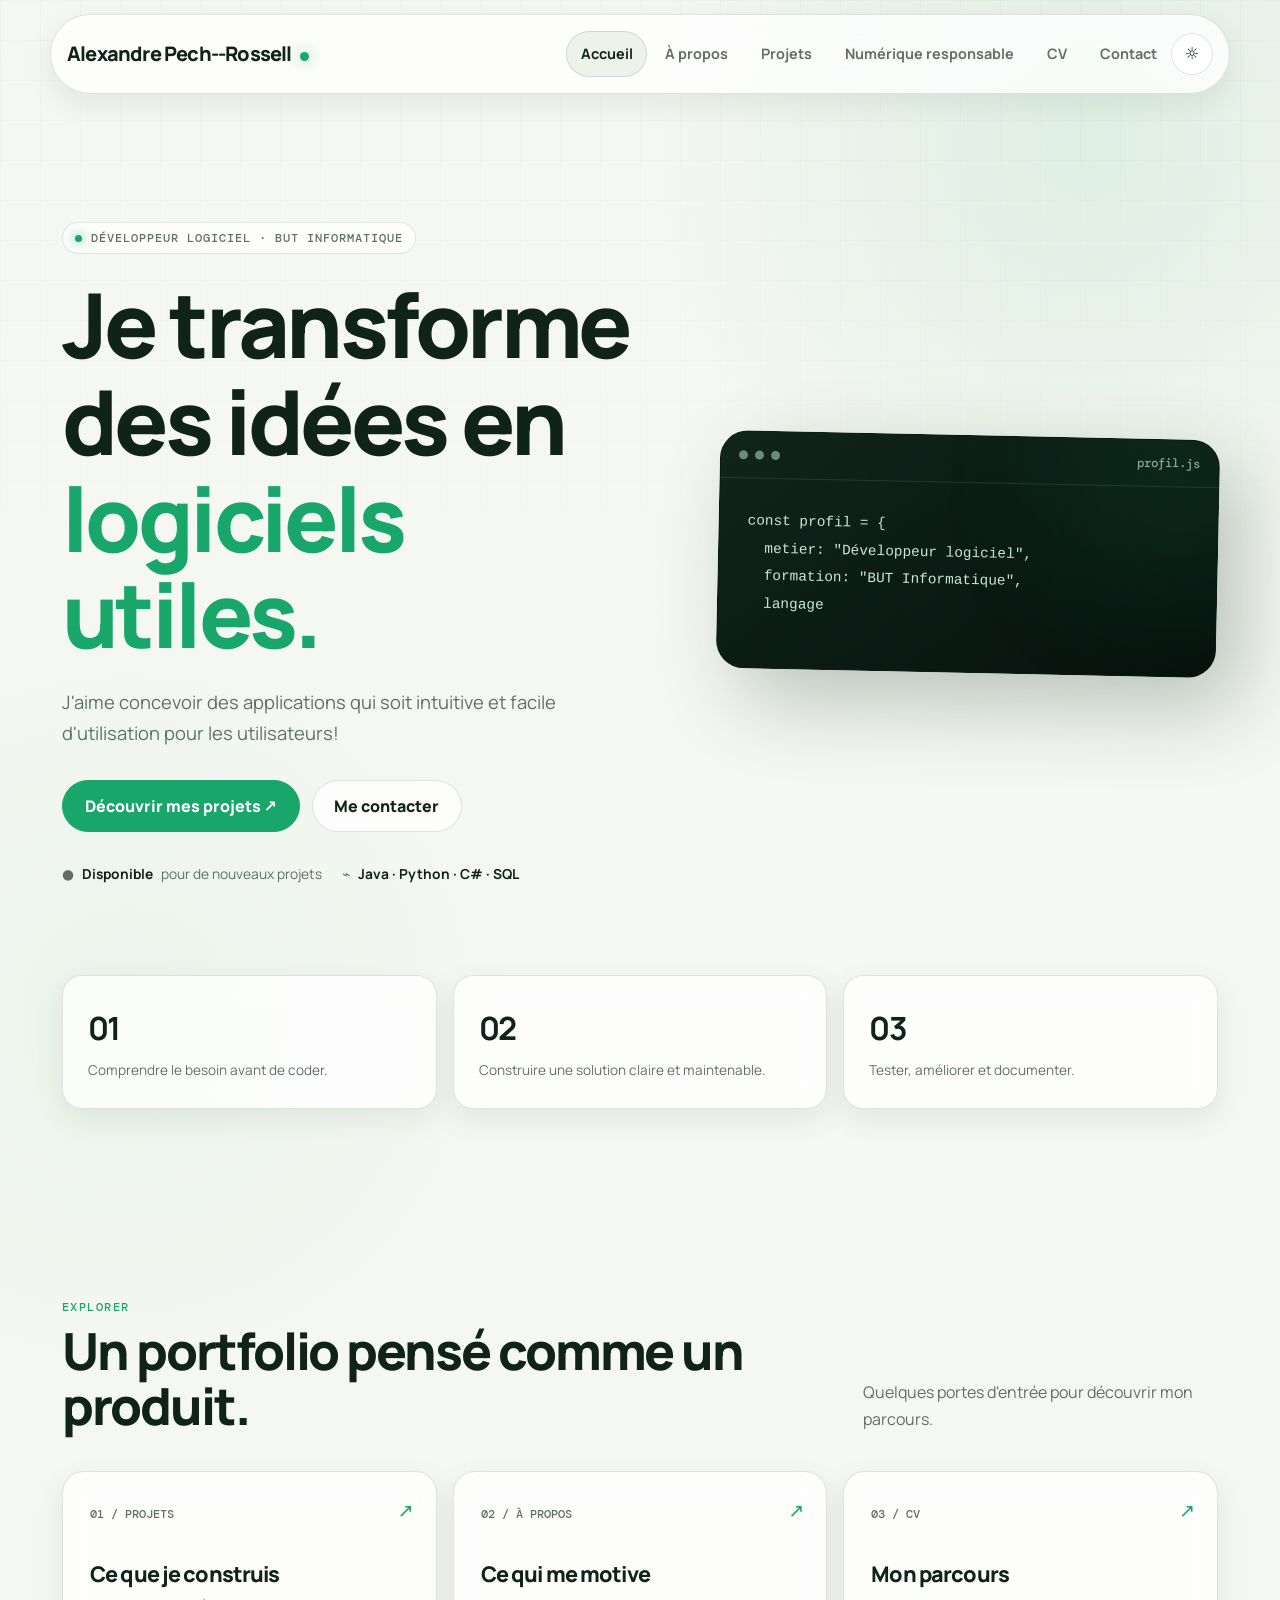
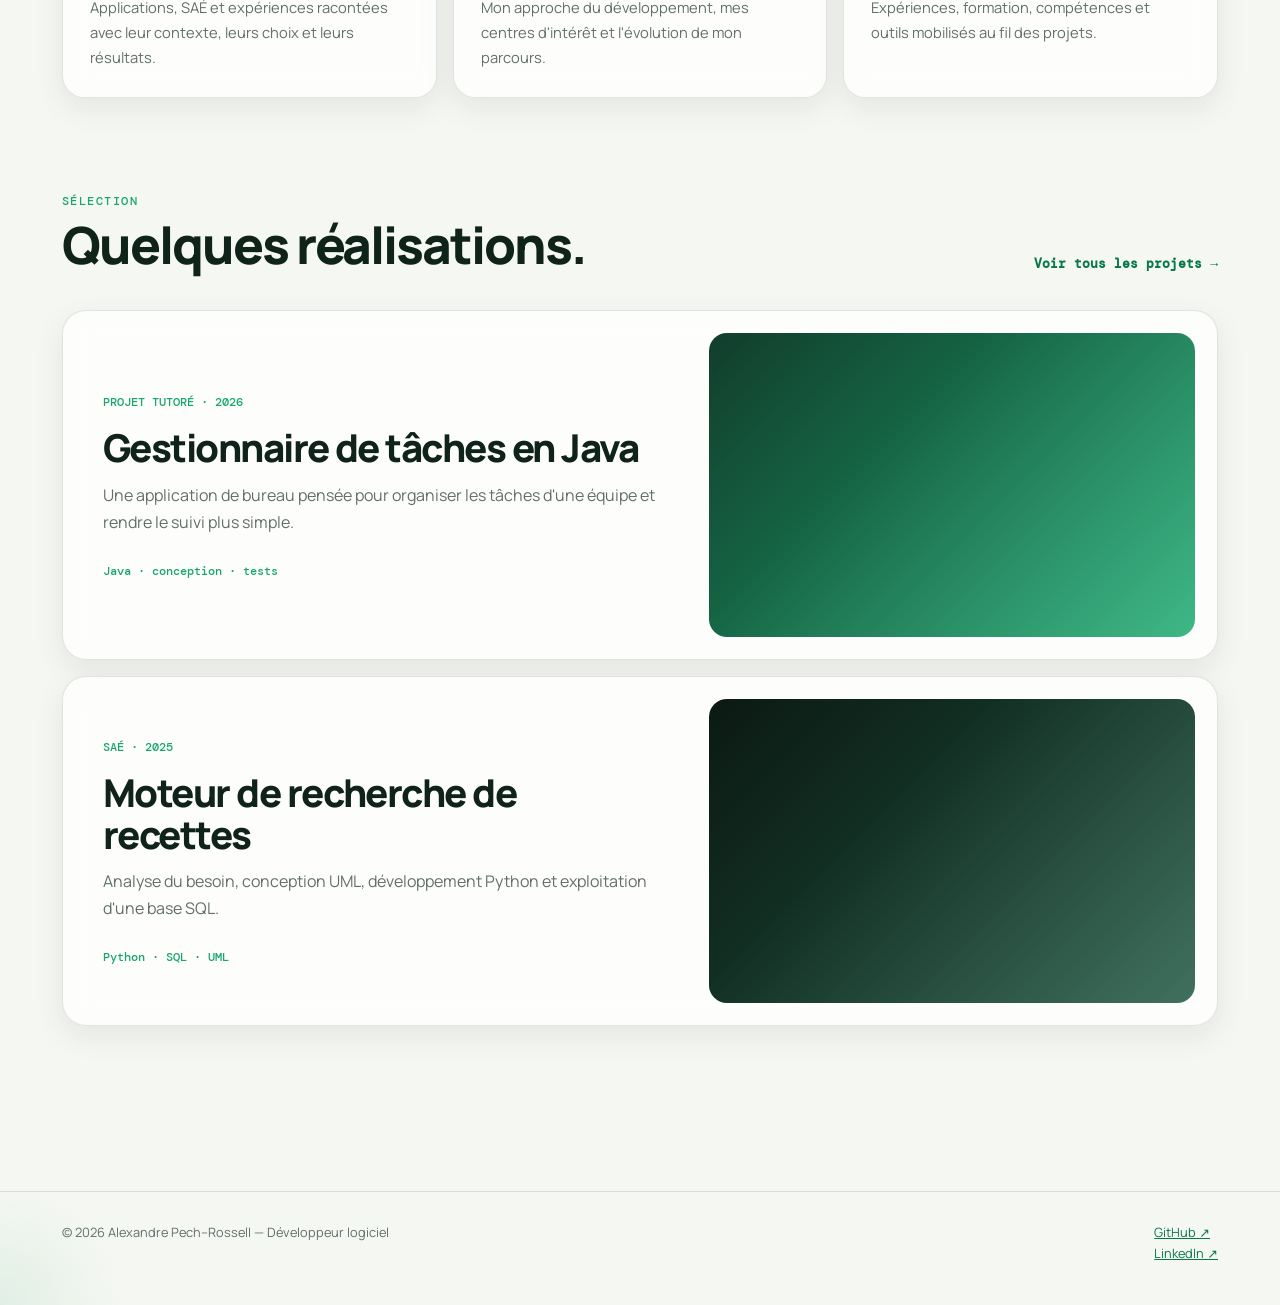
==== index.html @ 567f33b5 "ajout des fichiers" ====
<!DOCTYPE html>
<html lang="fr">
<head>
<meta charset="UTF-8"><meta name="viewport" content="width=device-width, initial-scale=1">
<title>Accueil — Alexandre Pech--Rossell, développeur logiciel</title>
<meta name="description" content="Portfolio d'Alexandre Pech--Rossell, développeur logiciel. Projets, compétences, parcours et contact.">
<link href="https://cdn.jsdelivr.net/npm/bootstrap@5.3.3/dist/css/bootstrap.min.css" rel="stylesheet">
<link rel="stylesheet" href="style.css">
</head>
<body>
<div id="site-header"></div>
<main id="contenu">
<section class="hero">
  <div class="container hero-grid">
    <div class="reveal">
      <span class="eyebrow">Développeur logiciel · BUT Informatique</span>
      <h1>Je transforme des idées en <span class="accent">logiciels utiles.</span></h1>
      <p class="hero-copy">J'aime concevoir des applications qui soit intuitive et facile d'utilisation pour les utilisateurs!</p>
      <div class="hero-actions">
        <a class="btn btn-primary" href="projets.html">Découvrir mes projets ↗</a>
        <a class="btn btn-ghost" href="contact.html">Me contacter</a>
      </div>
      <div class="hero-meta">
        <span>● <b>Disponible</b> pour de nouveaux projets</span>
        <span>⌁ <b>Java · Python · C# · SQL</b></span>
      </div>
    </div>
    <div class="reveal delay-2">
      <div class="code-card">
        <div class="code-glow"></div>
        <div class="code-top"><i class="dot"></i><i class="dot"></i><i class="dot"></i><span class="code-title">profil.js</span></div>
        <pre class="code-body" aria-label="Résumé du profil"><code data-typing><span class="key">const</span> profil = {
  <span class="key">metier</span>: <span class="str">"Développeur logiciel"</span>,
  <span class="key">formation</span>: <span class="str">"BUT Informatique"</span>,
  <span class="key">langages</span>: [<span class="str">"Java"</span>, <span class="str">"Python"</span>, <span class="str">"C#"</span>, <span class="str">"SQL"</span>,<span class="str">"C++"</span>,<span class="str">"PHP"</span>]
  <span class="key">objectif</span>: <span class="str">"Créer des logiciels intuitif et facile d'utilisation"</span>,
  <span class="key">approche</span>: <span class="str">"Comprendre le besoin du client avant de coder"</span>
};</code></pre>
        
      </div>
    </div>
  </div>
</section>

<section class="section pt-0">
  <div class="container">
    <div class="stats">
      <div class="stat reveal"><strong>01</strong><span>Comprendre le besoin avant de coder.</span></div>
      <div class="stat reveal delay-1"><strong>02</strong><span>Construire une solution claire et maintenable.</span></div>
      <div class="stat reveal delay-2"><strong>03</strong><span>Tester, améliorer et documenter.</span></div>
    </div>
  </div>
</section>

<section class="section">
  <div class="container">
    <div class="section-head reveal"><div><div class="section-kicker">Explorer</div><h2>Un portfolio pensé comme un produit.</h2></div><p>Quelques portes d'entrée pour découvrir mon parcours.</p></div>
    <div class="entries">
      <a class="entry reveal" href="projets.html"><span class="number">01 / PROJETS</span><h3>Ce que je construis</h3><p>Applications, SAÉ et expériences racontées avec leur contexte, leurs choix et leurs résultats.</p></a>
      <a class="entry reveal delay-1" href="a-propos.html"><span class="number">02 / À PROPOS</span><h3>Ce qui me motive</h3><p>Mon approche du développement, mes centres d'intérêt et l'évolution de mon parcours.</p></a>
      <a class="entry reveal delay-2" href="cv.html"><span class="number">03 / CV</span><h3>Mon parcours</h3><p>Expériences, formation, compétences et outils mobilisés au fil des projets.</p></a>
    </div>
  </div>
</section>

<section class="section pt-0">
  <div class="container">
    <div class="section-head reveal"><div><div class="section-kicker">Sélection</div><h2>Quelques réalisations.</h2></div><a class="back-link" href="projets.html">Voir tous les projets →</a></div>
    <div class="project-list">
      <a class="project-card reveal" href="projet.html">
        <div class="project-info"><span class="project-tag">Projet tutoré · 2026</span><h2>Gestionnaire de tâches en Java</h2><p>Une application de bureau pensée pour organiser les tâches d'une équipe et rendre le suivi plus simple.</p><span class="meta">Java · conception · tests</span></div>
        <div class="thumb t1" role="img" aria-label="Aperçu graphique du gestionnaire de tâches"></div>
      </a>
      <a class="project-card reveal" href="projet.html">
        <div class="project-info"><span class="project-tag">SAÉ · 2025</span><h2>Moteur de recherche de recettes</h2><p>Analyse du besoin, conception UML, développement Python et exploitation d'une base SQL.</p><span class="meta">Python · SQL · UML</span></div>
        <div class="thumb t2" role="img" aria-label="Aperçu graphique du moteur de recherche"></div>
      </a>
    </div>
  </div>
</section>
</main>
<div id="site-footer"></div>
<script src="https://cdn.jsdelivr.net/npm/bootstrap@5.3.3/dist/js/bootstrap.bundle.min.js"></script>
<script src="js/main.js"></script>
</body></html>
---- style.css ----
@import url('https://fonts.googleapis.com/css2?family=DM+Mono:wght@400;500&family=Manrope:wght@400;500;600;700;800&display=swap');

:root {
  --bg: #f5f7f2;
  --bg-soft: #edf2eb;
  --surface: rgba(255, 255, 255, .78);
  --surface-solid: #fff;
  --text: #10231b;
  --muted: #607067;
  --line: rgba(16, 35, 27, .12);
  --accent: #18a66b;
  --accent-2: #8de0b7;
  --accent-dark: #08784a;
  --shadow: 0 24px 70px rgba(16, 35, 27, .10);
  --shadow-sm: 0 10px 30px rgba(16, 35, 27, .08);
  --radius: 24px;
  --nav-h: 78px;
  --font: "Manrope", system-ui, sans-serif;
  --mono: "DM Mono", ui-monospace, monospace;
}

html[data-theme="dark"] {
  --bg: #07110d;
  --bg-soft: #0c1913;
  --surface: rgba(17, 31, 24, .78);
  --surface-solid: #101f18;
  --text: #eef8f2;
  --muted: #9cb0a5;
  --line: rgba(238, 248, 242, .12);
  --accent: #35d58e;
  --accent-2: #174b35;
  --accent-dark: #63e6aa;
  --shadow: 0 24px 80px rgba(0, 0, 0, .34);
  --shadow-sm: 0 12px 34px rgba(0, 0, 0, .25);
}

* {
  box-sizing: border-box
}

html {
  scroll-behavior: smooth
}

body {
  margin: 0;
  color: var(--text);
  background:
    radial-gradient(circle at 85% 5%, rgba(24, 166, 107, .10), transparent 28rem),
    radial-gradient(circle at 10% 35%, rgba(141, 224, 183, .10), transparent 24rem),
    var(--bg);
  font-family: var(--font);
  line-height: 1.7;
  overflow-x: hidden;
  transition: background .35s, color .35s;
}

body::before {
  content: "";
  position: fixed;
  inset: 0;
  pointer-events: none;
  z-index: -1;
  background-image:
    linear-gradient(rgba(16, 35, 27, .025) 1px, transparent 1px),
    linear-gradient(90deg, rgba(16, 35, 27, .025) 1px, transparent 1px);
  background-size: 40px 40px;
  mask-image: linear-gradient(to bottom, black, transparent 75%);
}

a {
  color: var(--accent-dark);
  transition: color .2s, transform .2s
}

a:hover {
  color: var(--accent)
}

h1,
h2,
h3,
h4,
.navbar,
.btn,
.badge {
  font-family: var(--font)
}

h1,
h2,
h3,
h4 {
  font-weight: 800;
  letter-spacing: -.04em;
  line-height: 1.08
}

h1 {
  font-size: clamp(3rem, 7vw, 6.8rem)
}

h2 {
  font-size: clamp(2rem, 4vw, 3.3rem)
}

p {
  max-width: 68ch
}

.container {
  max-width: 1180px
}

::selection {
  background: var(--accent);
  color: #fff
}

:focus-visible {
  outline: 3px solid var(--accent);
  outline-offset: 4px
}

.skip-link {
  position: fixed;
  top: 12px;
  left: 12px;
  z-index: 9999;
  background: var(--text);
  color: var(--bg);
  padding: 9px 15px;
  border-radius: 999px;
  transform: translateY(-150%);
  transition: transform .2s
}

.skip-link:focus {
  transform: none
}

#scroll-progress {
  position: fixed;
  top: 0;
  left: 0;
  width: 0;
  height: 3px;
  background: var(--accent);
  z-index: 9998;
  box-shadow: 0 0 18px rgba(24, 166, 107, .6)
}

.site-nav {
  position: sticky;
  top: 14px;
  z-index: 1000;
  margin: 14px auto 0;
  max-width: 1180px;
  background: color-mix(in srgb, var(--surface-solid) 76%, transparent);
  border: 1px solid var(--line);
  border-radius: 999px;
  box-shadow: var(--shadow-sm);
  backdrop-filter: blur(18px);
}

.navbar {
  min-height: var(--nav-h)
}

.logo {
  font-weight: 800;
  letter-spacing: -.04em;
  color: var(--text) !important
}

.logo-dot {
  display: inline-block;
  width: 9px;
  height: 9px;
  border-radius: 50%;
  background: var(--accent);
  margin-left: 5px;
  box-shadow: 0 0 16px rgba(24, 166, 107, .6)
}

.nav-link {
  font-size: .9rem;
  font-weight: 700;
  color: var(--muted) !important;
  padding: .65rem .9rem !important;
  border-radius: 999px
}

.nav-link:hover,
.nav-link.active {
  background: var(--bg-soft);
  color: var(--text) !important
}

.nav-link.active {
  box-shadow: inset 0 0 0 1px var(--line)
}

.theme-toggle {
  border: 1px solid var(--line);
  background: var(--surface);
  color: var(--text);
  width: 42px;
  height: 42px;
  border-radius: 50%;
  display: grid;
  place-items: center;
  cursor: pointer;
  transition: transform .2s, background .2s
}

.theme-toggle:hover {
  transform: rotate(12deg) scale(1.05);
  background: var(--bg-soft)
}

.navbar-toggler {
  color: var(--text) !important
}

.navbar-toggler:focus {
  box-shadow: none
}

.hero {
  position: relative;
  padding: clamp(70px, 10vw, 130px) 0 90px
}

.hero-grid {
  display: grid;
  grid-template-columns: 1.08fr .92fr;
  gap: 70px;
  align-items: center
}

.eyebrow {
  display: inline-flex;
  align-items: center;
  gap: 9px;
  padding: 7px 12px;
  border: 1px solid var(--line);
  border-radius: 999px;
  color: var(--muted);
  font: 500 .78rem var(--mono);
  text-transform: uppercase;
  letter-spacing: .08em;
  background: var(--surface);
}

.eyebrow::before {
  content: "";
  width: 7px;
  height: 7px;
  border-radius: 50%;
  background: var(--accent);
  box-shadow: 0 0 12px var(--accent)
}

.hero h1 {
  margin: 22px 0 24px;
  max-width: 850px
}

.hero h1 .accent {
  color: var(--accent)
}

.hero-copy {
  font-size: 1.15rem;
  color: var(--muted);
  max-width: 650px
}

.hero-actions {
  display: flex;
  flex-wrap: wrap;
  gap: 12px;
  margin-top: 30px
}

.btn {
  font-weight: 800;
  border-radius: 999px;
  padding: .82rem 1.35rem;
  transition: transform .2s, box-shadow .2s, background .2s
}

.btn:hover {
  transform: translateY(-3px);
  box-shadow: 0 14px 28px rgba(16, 35, 27, .12)
}

.btn-primary {
  background: var(--accent);
  border-color: var(--accent);
  color: #fff
}

.btn-primary:hover {
  background: var(--accent-dark);
  border-color: var(--accent-dark);
  color: #fff
}

.btn-ghost {
  border: 1px solid var(--line);
  background: var(--surface);
  color: var(--text)
}

.btn-ghost:hover {
  background: var(--bg-soft);
  color: var(--text)
}

.hero-meta {
  display: flex;
  flex-wrap: wrap;
  gap: 20px;
  margin-top: 30px;
  color: var(--muted);
  font-size: .86rem
}

.hero-meta span {
  display: flex;
  align-items: center;
  gap: 8px
}

.hero-meta b {
  color: var(--text)
}

.code-card {
  position: relative;
  border: 1px solid var(--line);
  border-radius: 28px;
  overflow: hidden;
  background: linear-gradient(145deg, #10251c, #07110d);
  box-shadow: 25px 30px 80px rgba(8, 45, 29, .25);
  transform: rotate(1.2deg);
  transition: transform .45s
}

.code-card:hover {
  transform: rotate(0) translateY(-6px)
}

.code-glow {
  position: absolute;
  width: 190px;
  height: 190px;
  background: var(--accent);
  filter: blur(80px);
  opacity: .16;
  right: -60px;
  top: -60px
}

.code-top {
  display: flex;
  align-items: center;
  gap: 7px;
  padding: 15px 18px;
  border-bottom: 1px solid rgba(255, 255, 255, .1);
  color: #8da99b;
  font: 500 .78rem var(--mono)
}

.dot {
  width: 9px;
  height: 9px;
  border-radius: 50%;
  background: #6d8b7c
}

.code-title {
  margin-left: auto
}

.code-body {
  padding: 28px 28px 34px;
  font: 400 .9rem/1.85 var(--mono);
  color: #c7e8d6;
  white-space: pre-wrap
}

.code-body .key {
  color: #70e5aa
}

.code-body .str {
  color: #b8e2c8
}

.code-body .comment {
  color: #6f8e7f
}

.floating-badge {
  position: absolute;
  right: -24px;
  bottom: 22px;
  padding: 13px 16px;
  border-radius: 16px;
  background: var(--surface-solid);
  border: 1px solid var(--line);
  box-shadow: var(--shadow-sm);
  font-size: .78rem;
  font-weight: 800;
  color: var(--text);
  animation: float 4s ease-in-out infinite
}

@keyframes float {
  50% {
    transform: translateY(-9px)
  }
}

.section {
  padding: 95px 0
}

.section-head {
  display: flex;
  justify-content: space-between;
  gap: 30px;
  align-items: end;
  margin-bottom: 38px
}

.section-kicker {
  color: var(--accent);
  font: 500 .76rem var(--mono);
  text-transform: uppercase;
  letter-spacing: .12em
}

.section-head h2 {
  margin: 8px 0 0
}

.section-head p {
  color: var(--muted);
  margin: 0
}

.stats {
  display: grid;
  grid-template-columns: repeat(3, 1fr);
  gap: 16px
}

.stat,
.entry,
.project-card,
.side,
.contact-card,
.skill-panel {
  background: var(--surface);
  border: 1px solid var(--line);
  box-shadow: var(--shadow-sm);
  backdrop-filter: blur(12px)
}

.stat {
  padding: 25px;
  border-radius: 20px
}

.stat strong {
  font-size: 2rem;
  display: block;
  letter-spacing: -.05em
}

.stat span {
  font-size: .85rem;
  color: var(--muted)
}

.entries {
  display: grid;
  grid-template-columns: repeat(3, 1fr);
  gap: 16px
}

.entry {
  display: block;
  padding: 27px;
  border-radius: 22px;
  text-decoration: none;
  color: var(--text);
  min-height: 190px;
  position: relative;
  overflow: hidden
}

.entry::after {
  content: "↗";
  position: absolute;
  right: 22px;
  top: 22px;
  color: var(--accent);
  font-size: 1.2rem;
  transition: transform .25s
}

.entry:hover {
  transform: translateY(-7px);
  color: var(--text);
  border-color: rgba(24, 166, 107, .35);
  box-shadow: var(--shadow)
}

.entry:hover::after {
  transform: translate(4px, -4px)
}

.entry .number {
  font: 500 .72rem var(--mono);
  color: var(--muted)
}

.entry h3 {
  margin: 35px 0 10px;
  font-size: 1.35rem
}

.entry p {
  margin: 0;
  color: var(--muted);
  font-size: .92rem
}

.project-list {
  display: grid;
  gap: 16px
}

.project-card {
  display: grid;
  grid-template-columns: 1.1fr .9fr;
  gap: 30px;
  align-items: center;
  padding: 22px;
  border-radius: 24px;
  text-decoration: none;
  color: var(--text);
  overflow: hidden
}

.project-card:hover {
  color: var(--text);
  border-color: rgba(24, 166, 107, .4);
  transform: translateY(-4px)
}

.project-info {
  padding: 18px
}

.project-tag {
  font: 500 .72rem var(--mono);
  color: var(--accent);
  text-transform: uppercase
}

.project-card h2 {
  font-size: clamp(1.7rem, 3vw, 2.6rem);
  margin: 13px 0
}

.project-card p {
  color: var(--muted);
  margin-bottom: 20px
}

.thumb {
  aspect-ratio: 16/10;
  border-radius: 18px;
  overflow: hidden;
  position: relative;
  background: linear-gradient(135deg, #123d2c, #1aa96f)
}

.thumb::before {
  content: "";
  position: absolute;
  inset: 0;
  background: linear-gradient(135deg,
      transparent 35%,
      rgba(255, 255, 255, .16));
  pointer-events: none;
}

.thumb::after {
  display: none;
}

.t2 {
  background: linear-gradient(135deg, #0c1913, #1c5540)
}

.t3 {
  background: linear-gradient(135deg, #194936, #8bcfb0)
}

.project-card:hover .thumb {
  transform: scale(1.025)
}

.project {
  color: var(--text)
}

.page-hero {
  padding: 85px 0 55px
}

.page-hero h1 {
  font-size: clamp(3rem, 7vw, 5.7rem);
  margin: 12px 0 18px
}

.page-hero p {
  font-size: 1.08rem;
  color: var(--muted)
}

.content-grid {
  display: grid;
  grid-template-columns: minmax(0, 1fr) 340px;
  gap: 55px
}

.content-section {
  padding: 0 0 58px
}

.content-section h2 {
  font-size: 2rem;
  margin-bottom: 18px
}

.content-section p,
.content-section li {
  color: var(--muted)
}

.content-section ul,
.content-section ol {
  padding-left: 1.4rem
}

.content-section li {
  margin-bottom: 8px
}

.content-section ol>li {
  margin-bottom: 15px
}

.content-section ol ul {
  margin-top: 10px
}

.side {
  border-radius: 24px;
  padding: 26px;
  position: sticky;
  top: 105px;
  height: max-content
}

.skill-list {
  display: flex;
  flex-wrap: wrap;
  gap: 8px
}

.skill {
  padding: 9px 13px;
  border-radius: 999px;
  background: var(--bg-soft);
  border: 1px solid var(--line);
  color: var(--text);
  font: 600 .78rem var(--mono)
}

.timeline {
  position: relative;
  border-left: 1px solid var(--line);
  padding-left: 30px
}

.timeline-item {
  position: relative;
  padding: 0 0 38px
}

.timeline-item::before {
  content: "";
  position: absolute;
  width: 11px;
  height: 11px;
  border-radius: 50%;
  background: var(--accent);
  left: -36px;
  top: 7px;
  box-shadow: 0 0 0 5px var(--bg)
}

.meta {
  font: 500 .76rem var(--mono);
  color: var(--accent)
}

.evo {
  width: 100%;
  border-collapse: collapse;
  overflow: hidden;
  border-radius: 18px
}

.evo th,
.evo td {
  padding: 17px;
  border-bottom: 1px solid var(--line);
  text-align: left
}

.evo th {
  font-size: .78rem;
  text-transform: uppercase;
  letter-spacing: .08em;
  color: var(--muted)
}

.form-control {
  border: 1px solid var(--line);
  background: var(--surface-solid);
  color: var(--text);
  border-radius: 15px;
  padding: .9rem 1rem
}

.form-control:focus {
  background: var(--surface-solid);
  color: var(--text);
  border-color: var(--accent);
  box-shadow: 0 0 0 4px rgba(24, 166, 107, .12)
}

.form-label {
  font-weight: 800;
  font-size: .9rem
}

.contact-layout {
  display: grid;
  grid-template-columns: 1fr .65fr;
  gap: 18px
}

.contact-card {
  padding: 30px;
  border-radius: 24px
}

.contact-link {
  display: flex;
  align-items: center;
  justify-content: space-between;
  padding: 15px 0;
  border-bottom: 1px solid var(--line);
  text-decoration: none;
  color: var(--text)
}

.contact-link:last-child {
  border-bottom: 0
}

.contact-link span {
  color: var(--muted);
  font-size: .84rem
}

.back-link {
  display: inline-flex;
  gap: 8px;
  align-items: center;
  font: 600 .82rem var(--mono);
  text-decoration: none
}

footer {
  border-top: 1px solid var(--line);
  margin-top: 70px;
  padding: 30px 0 40px;
  color: var(--muted);
  font-size: .8rem
}

.footer-inner {
  display: flex;
  justify-content: space-between;
  gap: 20px;
  flex-wrap: wrap
}

.reveal {
  opacity: 0;
  transform: translateY(22px);
  transition: opacity .7s ease, transform .7s ease
}

.reveal.visible {
  opacity: 1;
  transform: none
}

.delay-1 {
  transition-delay: .08s
}

.delay-2 {
  transition-delay: .16s
}

.delay-3 {
  transition-delay: .24s
}

.cursor-glow {
  position: fixed;
  width: 260px;
  height: 260px;
  border-radius: 50%;
  pointer-events: none;
  z-index: -1;
  background:
    radial-gradient(circle,
      rgba(24, 166, 107, .09),
      transparent 65%);
  transform: translate(-50%, -50%)
}

.toast-custom {
  position: fixed;
  right: 22px;
  bottom: 22px;
  z-index: 9990;
  padding: 13px 17px;
  border-radius: 14px;
  background: var(--text);
  color: var(--bg);
  font-size: .84rem;
  box-shadow: var(--shadow);
  opacity: 0;
  transform: translateY(15px);
  transition: .25s;
  pointer-events: none
}

.toast-custom.show {
  opacity: 1;
  transform: none
}


/* ================================
   IMAGES DES PROJETS
================================ */

.image-card {
  cursor: zoom-in;
}

.image-card img {
  display: block;
  width: 100%;
  height: 100%;
  object-fit: contain;
  transition:
    transform .4s ease,
    filter .4s ease;
}

.image-card:hover img {
  transform: scale(1.03);
  filter: brightness(.9);
}


/* ================================
   LIGHTBOX
================================ */

.image-lightbox {
  position: fixed;
  inset: 0;
  z-index: 9999;

  display: flex;
  align-items: center;
  justify-content: center;

  padding: 30px;

  background: rgba(0, 0, 0, .88);

  opacity: 0;
  visibility: hidden;
  pointer-events: none;

  transition:
    opacity .3s ease,
    visibility .3s ease;
}

.image-lightbox.active {
  opacity: 1;
  visibility: visible;
  pointer-events: auto;
}

.image-lightbox img {
  display: block;

  max-width: 92vw;
  max-height: 88vh;

  width: auto;
  height: auto;

  object-fit: contain;

  border-radius: 16px;

  box-shadow:
    0 30px 90px rgba(0, 0, 0, .45);

  transform: scale(.92);

  transition: transform .3s ease;
}

.image-lightbox.active img {
  transform: scale(1);
}

.image-lightbox-close {
  position: absolute;
  top: 22px;
  right: 25px;

  width: 46px;
  height: 46px;

  display: grid;
  place-items: center;

  border: 1px solid rgba(255, 255, 255, .2);
  border-radius: 50%;

  background: rgba(255, 255, 255, .1);
  color: white;

  font-size: 30px;
  line-height: 1;

  cursor: pointer;

  transition:
    background .2s ease,
    transform .2s ease;
}

.image-lightbox-close:hover {
  background: rgba(255, 255, 255, .2);
  transform: rotate(90deg);
}

body.lightbox-open {
  overflow: hidden;
}


/* ================================
   RESPONSIVE
================================ */

@media(max-width:991px) {

  .site-nav {
    margin: 8px 12px 0
  }

  .hero-grid,
  .content-grid,
  .contact-layout {
    grid-template-columns: 1fr
  }

  .hero {
    padding-top: 70px
  }

  .code-card {
    max-width: 680px
  }

  .side {
    position: static
  }

  .entries,
  .stats {
    grid-template-columns: 1fr
  }
}


@media(max-width:767px) {

  .navbar {
    padding: 10px 4px
  }

  .hero {
    padding: 58px 0
  }

  .section {
    padding: 70px 0
  }

  .hero h1 {
    font-size: clamp(2.8rem, 15vw, 4.5rem)
  }

  .project-card {
    grid-template-columns: 1fr
  }

  .project-info {
    padding: 10px 5px 5px
  }

  .code-body {
    font-size: .76rem;
    padding: 20px
  }

  .floating-badge {
    right: 12px
  }

  .page-hero {
    padding: 55px 0 35px
  }

  .image-lightbox {
    padding: 15px
  }

  .image-lightbox img {
    max-width: 96vw;
    max-height: 82vh;
    border-radius: 12px
  }

  .image-lightbox-close {
    top: 15px;
    right: 15px
  }
}


@media(prefers-reduced-motion:reduce) {

  html {
    scroll-behavior: auto
  }

  *,
  *::before,
  *::after {
    animation-duration: .01ms !important;
    transition-duration: .01ms !important
  }

  .reveal {
    opacity: 1;
    transform: none
  }
}
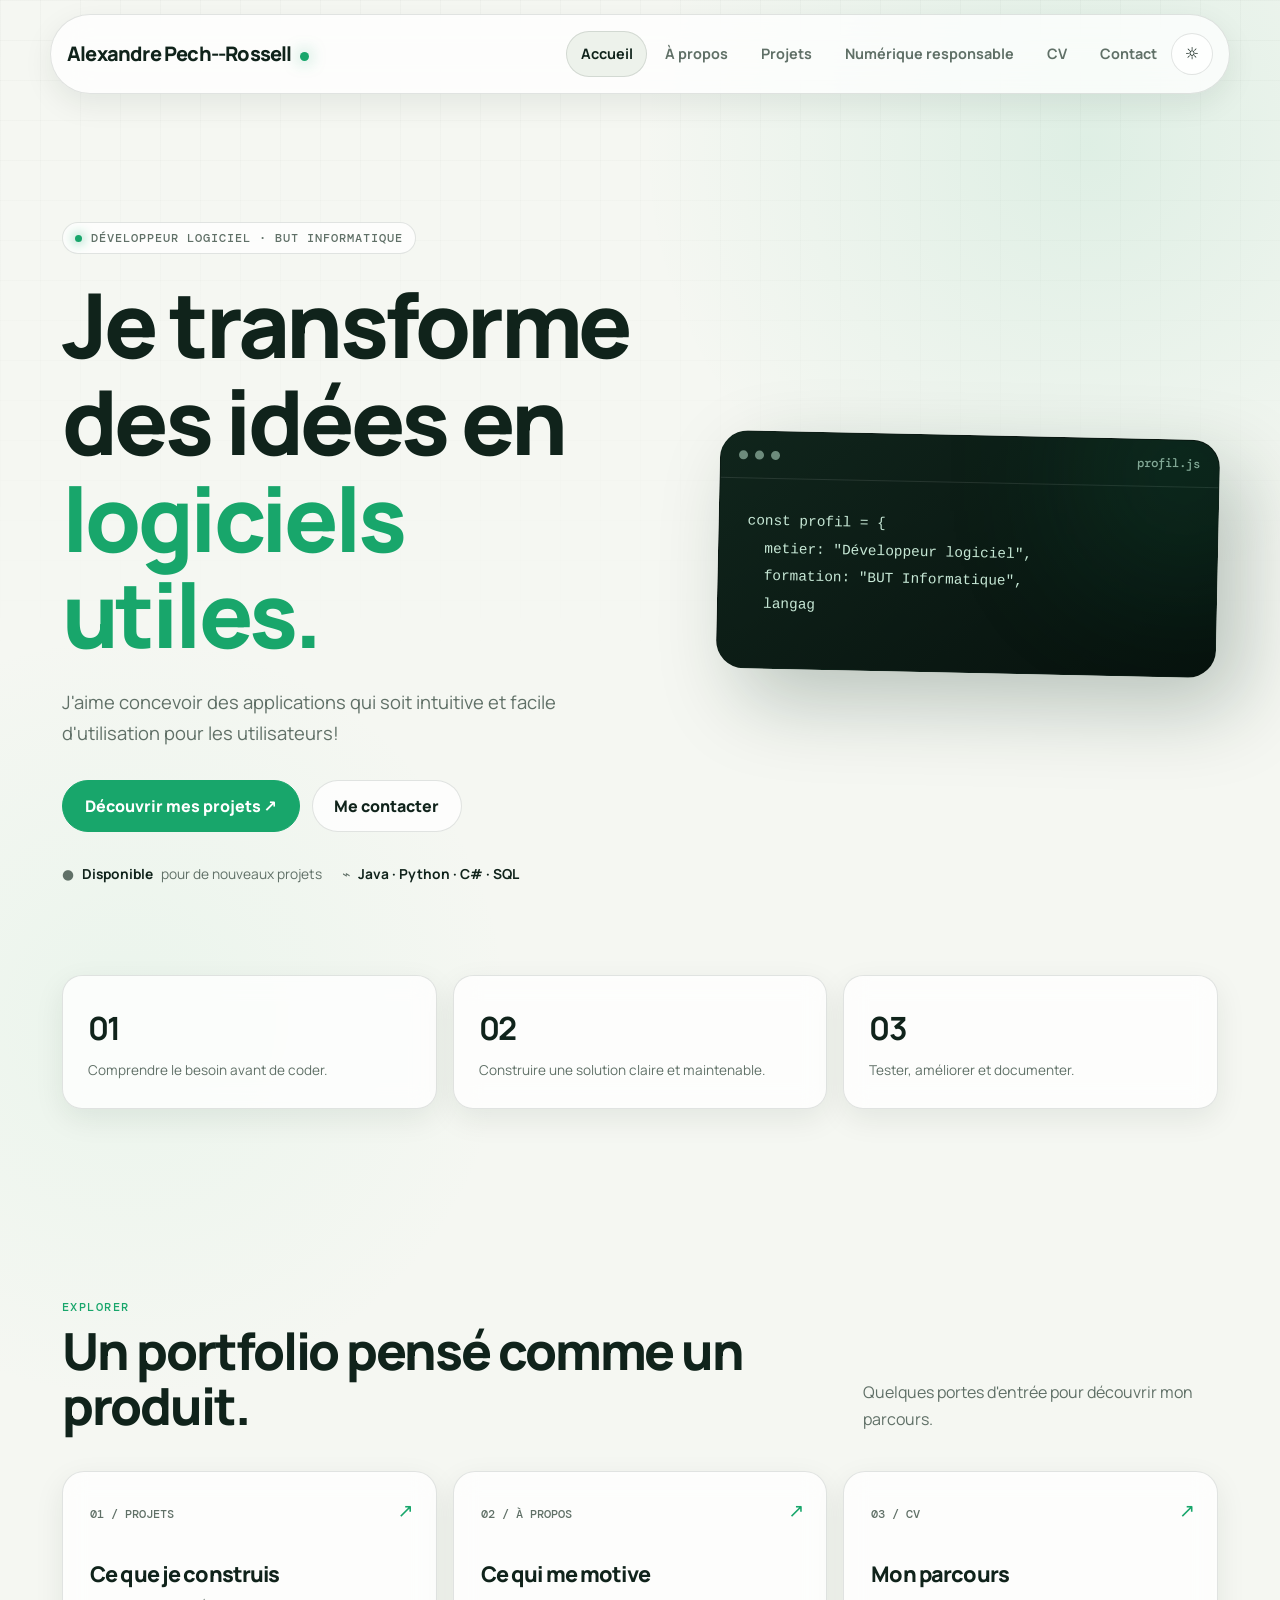
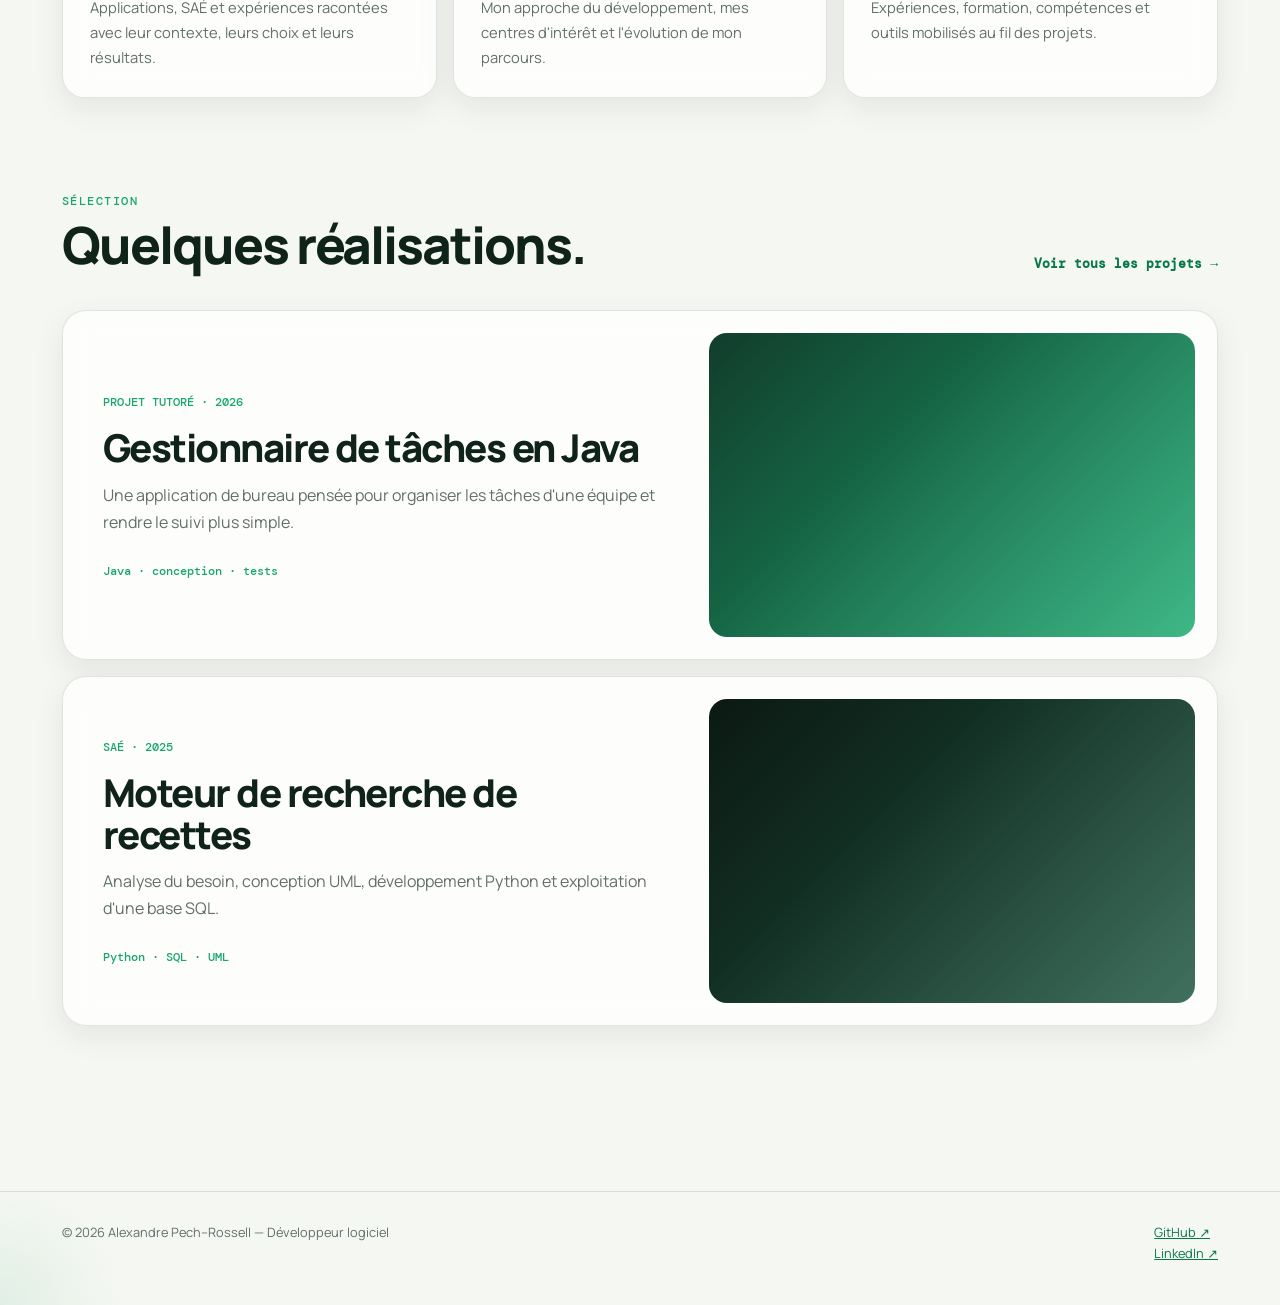
==== commit 81925254: "Add Google site verification meta tag Added Google site verification meta tag for SEO." ====
--- a/index.html
+++ b/index.html
@@ -2,6 +2,7 @@
 <html lang="fr">
 <head>
 <meta charset="UTF-8"><meta name="viewport" content="width=device-width, initial-scale=1">
+  <meta name="google-site-verification" content="2hFVLel18dzFkROXk-JiNQchdUTvQgCGd412aCjzt7Q" />
 <title>Accueil — Alexandre Pech--Rossell, développeur logiciel</title>
 <meta name="description" content="Portfolio d'Alexandre Pech--Rossell, développeur logiciel. Projets, compétences, parcours et contact.">
 <link href="https://cdn.jsdelivr.net/npm/bootstrap@5.3.3/dist/css/bootstrap.min.css" rel="stylesheet">
@@ -82,4 +83,4 @@
 <div id="site-footer"></div>
 <script src="https://cdn.jsdelivr.net/npm/bootstrap@5.3.3/dist/js/bootstrap.bundle.min.js"></script>
 <script src="js/main.js"></script>
-</body></html>+</body></html>
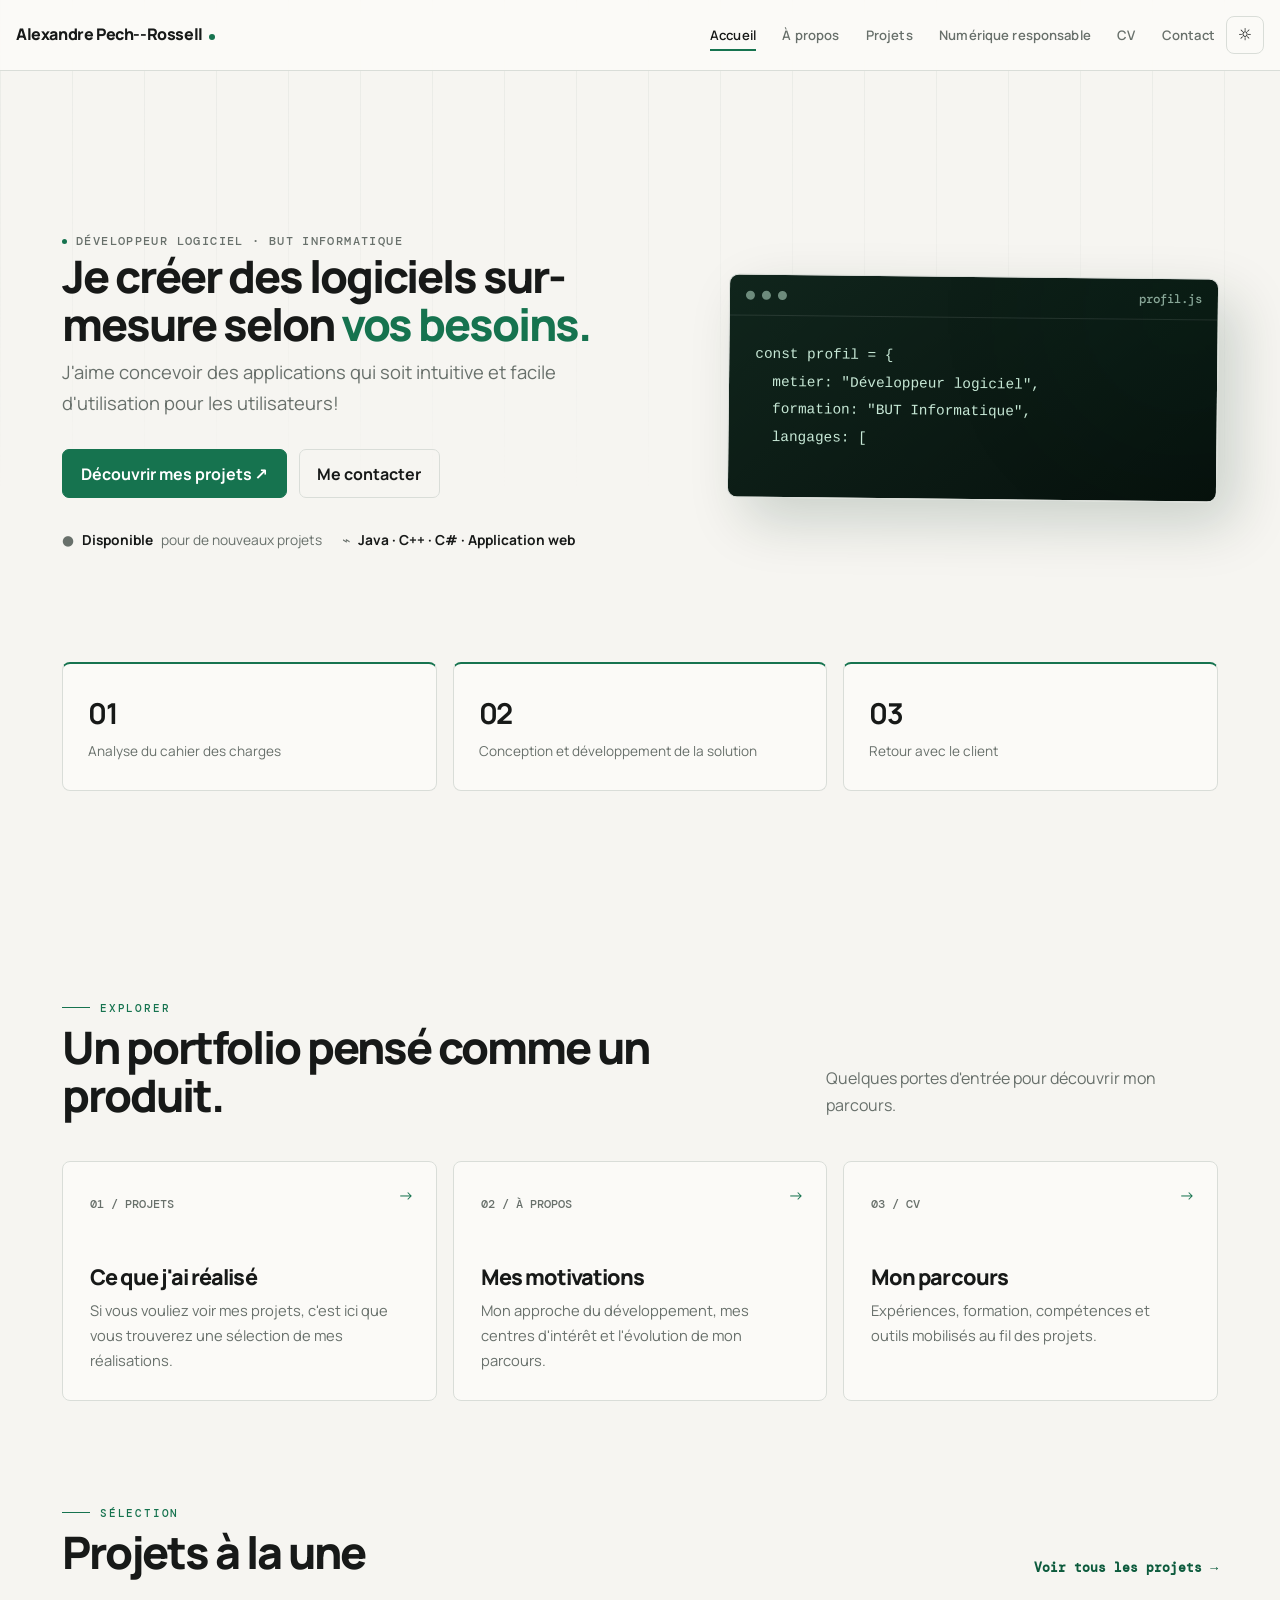
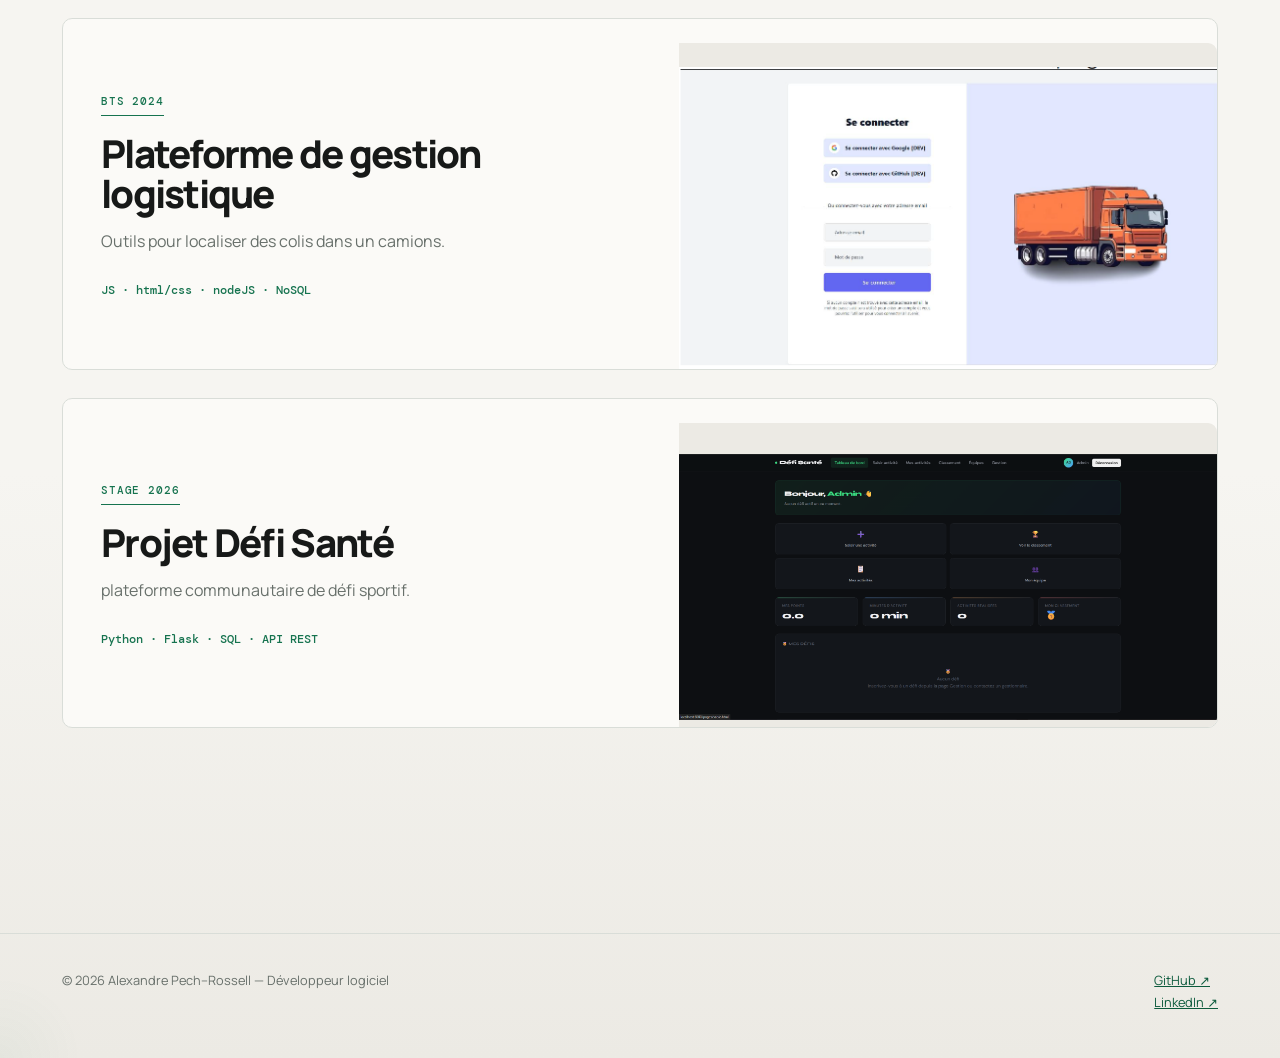
==== commit 1b03a884: "modification style graphique" ====
--- a/index.html
+++ b/index.html
@@ -2,7 +2,6 @@
 <html lang="fr">
 <head>
 <meta charset="UTF-8"><meta name="viewport" content="width=device-width, initial-scale=1">
-  <meta name="google-site-verification" content="2hFVLel18dzFkROXk-JiNQchdUTvQgCGd412aCjzt7Q" />
 <title>Accueil — Alexandre Pech--Rossell, développeur logiciel</title>
 <meta name="description" content="Portfolio d'Alexandre Pech--Rossell, développeur logiciel. Projets, compétences, parcours et contact.">
 <link href="https://cdn.jsdelivr.net/npm/bootstrap@5.3.3/dist/css/bootstrap.min.css" rel="stylesheet">
@@ -15,7 +14,7 @@
   <div class="container hero-grid">
     <div class="reveal">
       <span class="eyebrow">Développeur logiciel · BUT Informatique</span>
-      <h1>Je transforme des idées en <span class="accent">logiciels utiles.</span></h1>
+      <h2>Je créer des logiciels sur-mesure selon  <span class="accent">vos besoins.</span></h2>
       <p class="hero-copy">J'aime concevoir des applications qui soit intuitive et facile d'utilisation pour les utilisateurs!</p>
       <div class="hero-actions">
         <a class="btn btn-primary" href="projets.html">Découvrir mes projets ↗</a>
@@ -23,7 +22,7 @@
       </div>
       <div class="hero-meta">
         <span>● <b>Disponible</b> pour de nouveaux projets</span>
-        <span>⌁ <b>Java · Python · C# · SQL</b></span>
+        <span>⌁ <b>Java · C++ · C# · Application web</b></span>
       </div>
     </div>
     <div class="reveal delay-2">
@@ -46,9 +45,9 @@
 <section class="section pt-0">
   <div class="container">
     <div class="stats">
-      <div class="stat reveal"><strong>01</strong><span>Comprendre le besoin avant de coder.</span></div>
-      <div class="stat reveal delay-1"><strong>02</strong><span>Construire une solution claire et maintenable.</span></div>
-      <div class="stat reveal delay-2"><strong>03</strong><span>Tester, améliorer et documenter.</span></div>
+      <div class="stat reveal"><strong>01</strong><span>Analyse du cahier des charges</span></div>
+      <div class="stat reveal delay-1"><strong>02</strong><span>Conception et développement de la solution</span></div>
+      <div class="stat reveal delay-2"><strong>03</strong><span>Retour avec le client</span></div>
     </div>
   </div>
 </section>
@@ -57,8 +56,8 @@
   <div class="container">
     <div class="section-head reveal"><div><div class="section-kicker">Explorer</div><h2>Un portfolio pensé comme un produit.</h2></div><p>Quelques portes d'entrée pour découvrir mon parcours.</p></div>
     <div class="entries">
-      <a class="entry reveal" href="projets.html"><span class="number">01 / PROJETS</span><h3>Ce que je construis</h3><p>Applications, SAÉ et expériences racontées avec leur contexte, leurs choix et leurs résultats.</p></a>
-      <a class="entry reveal delay-1" href="a-propos.html"><span class="number">02 / À PROPOS</span><h3>Ce qui me motive</h3><p>Mon approche du développement, mes centres d'intérêt et l'évolution de mon parcours.</p></a>
+      <a class="entry reveal" href="projets.html"><span class="number">01 / PROJETS</span><h3>Ce que j'ai réalisé</h3><p>Si vous vouliez voir mes projets, c'est ici que vous trouverez une sélection de mes réalisations.</p></a>
+      <a class="entry reveal delay-1" href="a-propos.html"><span class="number">02 / À PROPOS</span><h3>Mes motivations</h3><p>Mon approche du développement, mes centres d'intérêt et l'évolution de mon parcours.</p></a>
       <a class="entry reveal delay-2" href="cv.html"><span class="number">03 / CV</span><h3>Mon parcours</h3><p>Expériences, formation, compétences et outils mobilisés au fil des projets.</p></a>
     </div>
   </div>
@@ -66,16 +65,24 @@
 
 <section class="section pt-0">
   <div class="container">
-    <div class="section-head reveal"><div><div class="section-kicker">Sélection</div><h2>Quelques réalisations.</h2></div><a class="back-link" href="projets.html">Voir tous les projets →</a></div>
+    <div class="section-head reveal"><div><div class="section-kicker">Sélection</div><h2>Projets à la une</h2></div><a class="back-link" href="projets.html">Voir tous les projets →</a></div>
     <div class="project-list">
-      <a class="project-card reveal" href="projet.html">
-        <div class="project-info"><span class="project-tag">Projet tutoré · 2026</span><h2>Gestionnaire de tâches en Java</h2><p>Une application de bureau pensée pour organiser les tâches d'une équipe et rendre le suivi plus simple.</p><span class="meta">Java · conception · tests</span></div>
-        <div class="thumb t1" role="img" aria-label="Aperçu graphique du gestionnaire de tâches"></div>
-      </a>
-      <a class="project-card reveal" href="projet.html">
-        <div class="project-info"><span class="project-tag">SAÉ · 2025</span><h2>Moteur de recherche de recettes</h2><p>Analyse du besoin, conception UML, développement Python et exploitation d'une base SQL.</p><span class="meta">Python · SQL · UML</span></div>
-        <div class="thumb t2" role="img" aria-label="Aperçu graphique du moteur de recherche"></div>
-      </a>
+      <a class="project-card reveal" href="projets/projet_log.html">
+                <div class="project-info"><span class="project-tag">BTS 2024</span>
+                    <h2>Plateforme de gestion logistique</h2>
+                    <p>Outils pour localiser des colis dans un camions.</p><span class="meta">JS ·
+                        html/css · nodeJS · NoSQL </span>
+                </div>
+                <div class="thumb t1 hero-visual mt-5 image-card"><img src="./images/connect.webp" alt="Aperçu de la page de connexion"></div>
+            </a>
+      <a class="project-card reveal" href="projets/projet_defi_sportif.html">
+                <div class="project-info"><span class="project-tag">Stage 2026</span>
+                    <h2>Projet Défi Santé</h2>
+                    <p>plateforme communautaire de défi sportif.</p><span class="meta">Python
+                        · Flask · SQL · API REST</span>
+                </div>
+                <div class="thumb t1 hero-visual mt-5 image-card"><img src="./images/defisante.webp" alt="Aperçu de la plateforme Défi Santé"></div>
+            </a>
     </div>
   </div>
 </section>
@@ -83,4 +90,4 @@
 <div id="site-footer"></div>
 <script src="https://cdn.jsdelivr.net/npm/bootstrap@5.3.3/dist/js/bootstrap.bundle.min.js"></script>
 <script src="js/main.js"></script>
-</body></html>
+</body></html>
--- a/style.css
+++ b/style.css
@@ -267,7 +267,7 @@
   max-width: 850px
 }
 
-.hero h1 .accent {
+.hero h1,h2 .accent {
   color: var(--accent)
 }
 
@@ -1104,4 +1104,522 @@
     opacity: 1;
     transform: none
   }
-}+}
+
+/* =========================================================
+   VARIANTE V2 — identité développeur plus personnelle
+   HTML et JavaScript inchangés
+   ========================================================= */
+
+/* Palette : moins "template", plus éditoriale */
+:root {
+  --bg: #f6f5f1;
+  --bg-soft: #eceae4;
+  --surface: #fbfaf7;
+  --surface-solid: #fbfaf7;
+  --text: #171918;
+  --muted: #68706b;
+  --line: #d9ddd8;
+
+  --accent: #16734f;
+  --accent-2: #d8e8df;
+  --accent-dark: #0d5b3d;
+
+  --shadow: 0 18px 45px rgba(23, 25, 24, .08);
+  --shadow-sm: 0 5px 18px rgba(23, 25, 24, .055);
+
+  --radius: 14px;
+  --nav-h: 70px;
+}
+
+html[data-theme="dark"] {
+  --bg: #111412;
+  --bg-soft: #1b201d;
+  --surface: #171b18;
+  --surface-solid: #171b18;
+  --text: #edf1ed;
+  --muted: #a1aaa4;
+  --line: #303833;
+
+  --accent: #58bf8d;
+  --accent-2: #20372c;
+  --accent-dark: #79d3a5;
+
+  --shadow: 0 18px 50px rgba(0, 0, 0, .25);
+  --shadow-sm: 0 5px 20px rgba(0, 0, 0, .18);
+}
+
+/* Fond plus calme : on garde une légère matière */
+body {
+  background:
+    linear-gradient(
+      180deg,
+      var(--bg) 0%,
+      var(--bg) 78%,
+      var(--bg-soft) 100%
+    );
+}
+
+/* On remplace la grille "IA portfolio" par un détail presque invisible */
+body::before {
+  opacity: .45;
+  background-image:
+    linear-gradient(to right, var(--line) 1px, transparent 1px);
+  background-size: 72px 72px;
+  mask-image: linear-gradient(to bottom, black, transparent 55%);
+}
+
+/* Navigation : moins capsule, plus vraie barre de site */
+.site-nav {
+  top: 0;
+  margin: 0 auto;
+  max-width: 100%;
+  border: 0;
+  border-bottom: 1px solid var(--line);
+  border-radius: 0;
+  background: color-mix(in srgb, var(--surface-solid) 94%, transparent);
+  box-shadow: none;
+  backdrop-filter: blur(12px);
+}
+
+.navbar {
+  min-height: var(--nav-h);
+}
+
+.logo {
+  font-size: 1rem;
+  letter-spacing: -.025em;
+}
+
+.logo-dot {
+  width: 6px;
+  height: 6px;
+  margin-left: 4px;
+  box-shadow: none;
+}
+
+.nav-link {
+  position: relative;
+  padding: .45rem .7rem !important;
+  border-radius: 4px;
+  font-size: .82rem;
+  font-weight: 600;
+  letter-spacing: .01em;
+}
+
+.nav-link:hover,
+.nav-link.active {
+  background: transparent;
+  color: var(--text) !important;
+}
+
+.nav-link.active::after {
+  content: "";
+  position: absolute;
+  left: .7rem;
+  right: .7rem;
+  bottom: .12rem;
+  height: 2px;
+  background: var(--accent);
+}
+
+.nav-link.active {
+  box-shadow: none;
+}
+
+/* Bouton thème plus discret */
+.theme-toggle {
+  width: 38px;
+  height: 38px;
+  border-radius: 8px;
+  background: transparent;
+  box-shadow: none;
+}
+
+.theme-toggle:hover {
+  transform: none;
+  background: var(--bg-soft);
+}
+
+/* Progression très fine */
+#scroll-progress {
+  height: 2px;
+  box-shadow: none;
+}
+
+/* Titres : moins "landing page IA", plus éditorial */
+h1,
+h2,
+h3,
+h4 {
+  letter-spacing: -.045em;
+}
+
+h1 {
+  font-size: clamp(3rem, 6vw, 6rem);
+}
+
+h2 {
+  font-size: clamp(2rem, 3.5vw, 3rem);
+}
+
+/* Le kicker devient une vraie annotation technique */
+.eyebrow {
+  padding: 0;
+  border: 0;
+  border-radius: 0;
+  background: transparent;
+  font-size: .72rem;
+  letter-spacing: .12em;
+}
+
+.eyebrow::before {
+  width: 5px;
+  height: 5px;
+  box-shadow: none;
+}
+
+/* Hero : beaucoup plus de respiration */
+.hero {
+  padding: clamp(90px, 12vw, 155px) 0 110px;
+}
+
+.hero-grid {
+  gap: 90px;
+}
+
+.hero h1 {
+  margin: 20px 0 28px;
+}
+
+/* Boutons moins "pill" */
+.btn {
+  border-radius: 7px;
+  padding: .72rem 1.1rem;
+  font-weight: 700;
+}
+
+.btn:hover {
+  transform: translateY(-2px);
+  box-shadow: none;
+}
+
+.btn-ghost {
+  background: transparent;
+}
+
+/* Carte de code : on garde le côté développeur,
+   mais avec un traitement plus proche d'un vrai éditeur */
+.code-card {
+  border-radius: 10px;
+  box-shadow: 18px 22px 55px rgba(8, 45, 29, .18);
+  transform: rotate(.6deg);
+}
+
+.code-card:hover {
+  transform: rotate(0) translateY(-4px);
+}
+
+.code-glow {
+  opacity: .08;
+  filter: blur(100px);
+}
+
+.code-top {
+  padding: 12px 16px;
+}
+
+.code-body {
+  padding: 24px 26px 30px;
+}
+
+/* Le badge flottant devient une annotation */
+.floating-badge {
+  right: -12px;
+  bottom: 18px;
+  border-radius: 8px;
+  box-shadow: var(--shadow-sm);
+  animation: none;
+}
+
+/* Sections */
+.section {
+  padding: 105px 0;
+}
+
+.section-head {
+  margin-bottom: 42px;
+}
+
+.section-kicker {
+  display: flex;
+  align-items: center;
+  gap: 10px;
+  font-size: .7rem;
+  letter-spacing: .16em;
+}
+
+.section-kicker::before {
+  content: "";
+  width: 28px;
+  height: 1px;
+  background: var(--accent);
+}
+
+/* Les cartes ne sont plus toutes identiques */
+.stat,
+.entry,
+.project-card,
+.side,
+.contact-card,
+.skill-panel {
+  background: var(--surface);
+  border: 1px solid var(--line);
+  box-shadow: none;
+  backdrop-filter: none;
+}
+
+/* Statistiques */
+.stat {
+  border-radius: 8px;
+  border-top: 2px solid var(--accent);
+}
+
+.stat strong {
+  font-size: 1.8rem;
+}
+
+/* Entrées / expériences */
+.entry {
+  border-radius: 8px;
+  min-height: 210px;
+  transition:
+    transform .3s ease,
+    border-color .3s ease,
+    background .3s ease;
+}
+
+.entry::after {
+  content: "→";
+  right: 22px;
+  top: 20px;
+  font-size: 1rem;
+}
+
+.entry:hover {
+  transform: translateY(-4px);
+  border-color: var(--accent);
+  box-shadow: none;
+  background: var(--surface-solid);
+}
+
+.entry h3 {
+  margin-top: 48px;
+}
+
+/* Projets : plus "case study" que carte */
+.project-list {
+  gap: 28px;
+}
+
+.project-card {
+  position: relative;
+  grid-template-columns: 1fr .95fr;
+  gap: 50px;
+  padding: 0;
+  border-radius: 10px;
+  transition:
+    transform .3s ease,
+    border-color .3s ease;
+}
+
+.project-card:hover {
+  border-color: var(--accent);
+  transform: translateY(-3px);
+}
+
+.project-info {
+  padding: 38px;
+}
+
+.project-tag {
+  display: inline-block;
+  padding-bottom: 7px;
+  border-bottom: 1px solid var(--accent);
+  font-size: .68rem;
+  letter-spacing: .08em;
+}
+
+.project-card h2 {
+  margin: 18px 0 14px;
+  line-height: 1.05;
+}
+
+.project-card p {
+  max-width: 48ch;
+}
+
+/* Image : moins d'effet "carte UI" */
+.thumb {
+  height: 100%;
+  min-height: 280px;
+  aspect-ratio: auto;
+  border-radius: 0 9px 9px 0;
+  background: var(--bg-soft);
+}
+
+.thumb::before {
+  display: none;
+}
+
+.project-card:hover .thumb {
+  transform: none;
+}
+
+.image-card img {
+  transition: transform .55s ease;
+}
+
+.image-card:hover img {
+  transform: scale(1.015);
+  filter: none;
+}
+
+/* Pages internes */
+.page-hero {
+  padding: 105px 0 65px;
+}
+
+.page-hero h1 {
+  max-width: 1000px;
+}
+
+/* Sidebar */
+.side {
+  border-radius: 10px;
+}
+
+/* Compétences : conserver le langage technique */
+.skill {
+  border-radius: 5px;
+  padding: 7px 10px;
+  background: var(--bg-soft);
+  border: 0;
+  font-size: .72rem;
+}
+
+/* Timeline plus proche d'un parcours technique */
+.timeline {
+  border-left: 1px solid var(--line);
+}
+
+.timeline-item::before {
+  width: 7px;
+  height: 7px;
+  left: -34px;
+  box-shadow: 0 0 0 4px var(--bg);
+}
+
+/* Formulaire */
+.form-control {
+  border-radius: 7px;
+  box-shadow: none;
+}
+
+.form-control:focus {
+  box-shadow: 0 0 0 2px color-mix(in srgb, var(--accent) 22%, transparent);
+}
+
+/* Footer plus structuré */
+footer {
+  margin-top: 100px;
+  padding: 36px 0 45px;
+}
+
+/* Reveal plus discret */
+.reveal {
+  transform: translateY(14px);
+  transition: opacity .55s ease, transform .55s ease;
+}
+
+/* On supprime le gros halo sous le curseur */
+.cursor-glow {
+  width: 170px;
+  height: 170px;
+  background:
+    radial-gradient(
+      circle,
+      rgba(22, 115, 79, .035),
+      transparent 68%
+    );
+}
+
+/* Lightbox plus sobre */
+.image-lightbox {
+  background: rgba(12, 15, 13, .94);
+}
+
+.image-lightbox img {
+  border-radius: 8px;
+  box-shadow: 0 25px 70px rgba(0, 0, 0, .4);
+}
+
+.image-lightbox-close {
+  border-radius: 8px;
+  background: transparent;
+  border-color: rgba(255,255,255,.25);
+}
+
+.image-lightbox-close:hover {
+  transform: none;
+  background: rgba(255,255,255,.12);
+}
+
+/* Mobile */
+@media(max-width: 991px) {
+  .site-nav {
+    margin: 0;
+  }
+
+  .nav-link.active::after {
+    left: 0;
+    right: auto;
+    width: 24px;
+    bottom: 0;
+  }
+
+  .project-card {
+    gap: 0;
+  }
+
+  .project-info {
+    padding: 30px;
+  }
+
+  .thumb {
+    min-height: 240px;
+    border-radius: 0 0 9px 9px;
+  }
+}
+
+@media(max-width: 767px) {
+  .hero {
+    padding: 75px 0 70px;
+  }
+
+  .section {
+    padding: 75px 0;
+  }
+
+  .page-hero {
+    padding: 70px 0 45px;
+  }
+
+  .project-info {
+    padding: 26px;
+  }
+
+  .thumb {
+    min-height: 210px;
+  }
+}
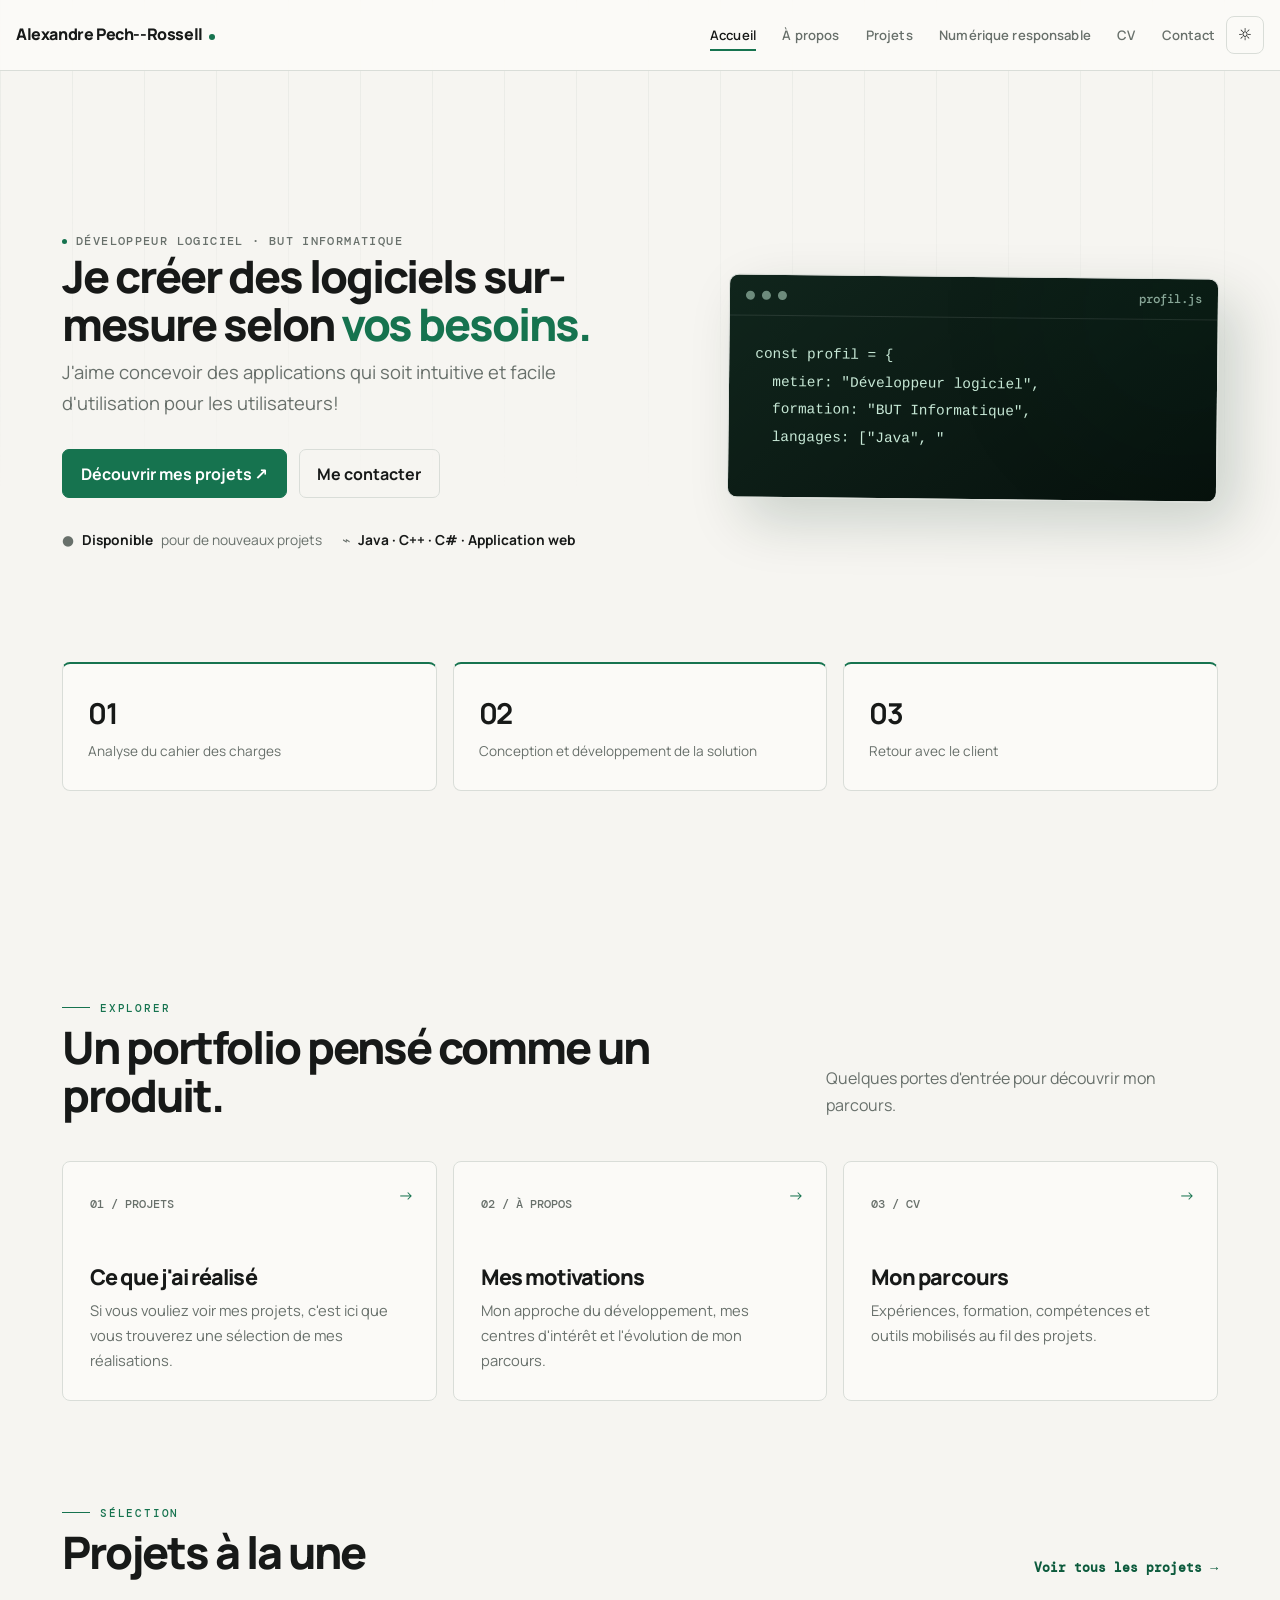
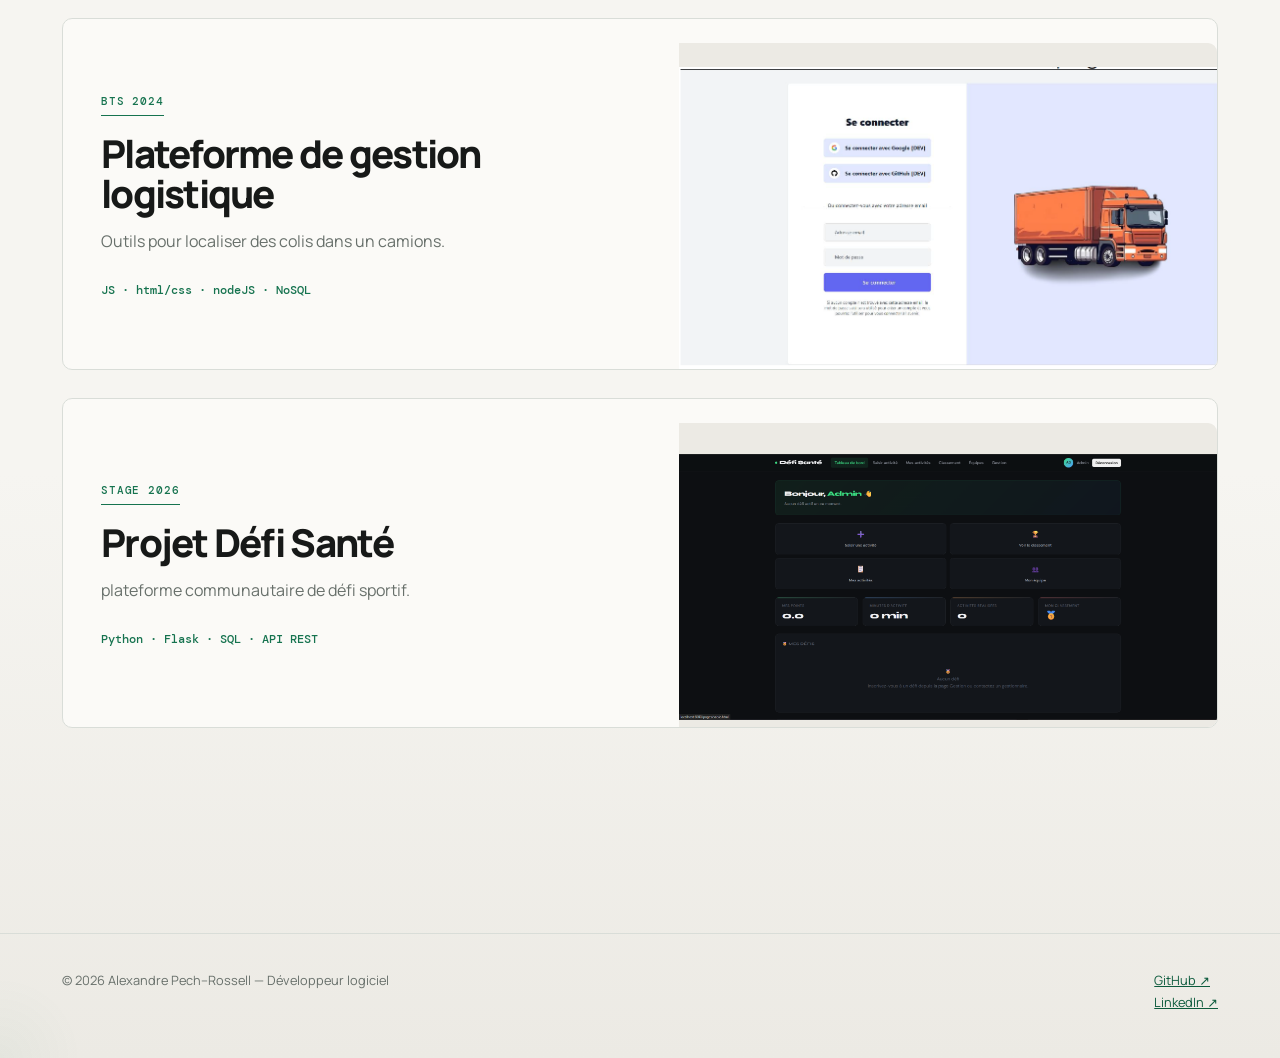
==== commit 38c17fab: "Merge branch 'main' of https://github.com/alexph45/alexph45.github.io" ====
--- a/index.html
+++ b/index.html
@@ -2,6 +2,7 @@
 <html lang="fr">
 <head>
 <meta charset="UTF-8"><meta name="viewport" content="width=device-width, initial-scale=1">
+  <meta name="google-site-verification" content="2hFVLel18dzFkROXk-JiNQchdUTvQgCGd412aCjzt7Q" />
 <title>Accueil — Alexandre Pech--Rossell, développeur logiciel</title>
 <meta name="description" content="Portfolio d'Alexandre Pech--Rossell, développeur logiciel. Projets, compétences, parcours et contact.">
 <link href="https://cdn.jsdelivr.net/npm/bootstrap@5.3.3/dist/css/bootstrap.min.css" rel="stylesheet">
@@ -90,4 +91,4 @@
 <div id="site-footer"></div>
 <script src="https://cdn.jsdelivr.net/npm/bootstrap@5.3.3/dist/js/bootstrap.bundle.min.js"></script>
 <script src="js/main.js"></script>
-</body></html>+</body></html>
